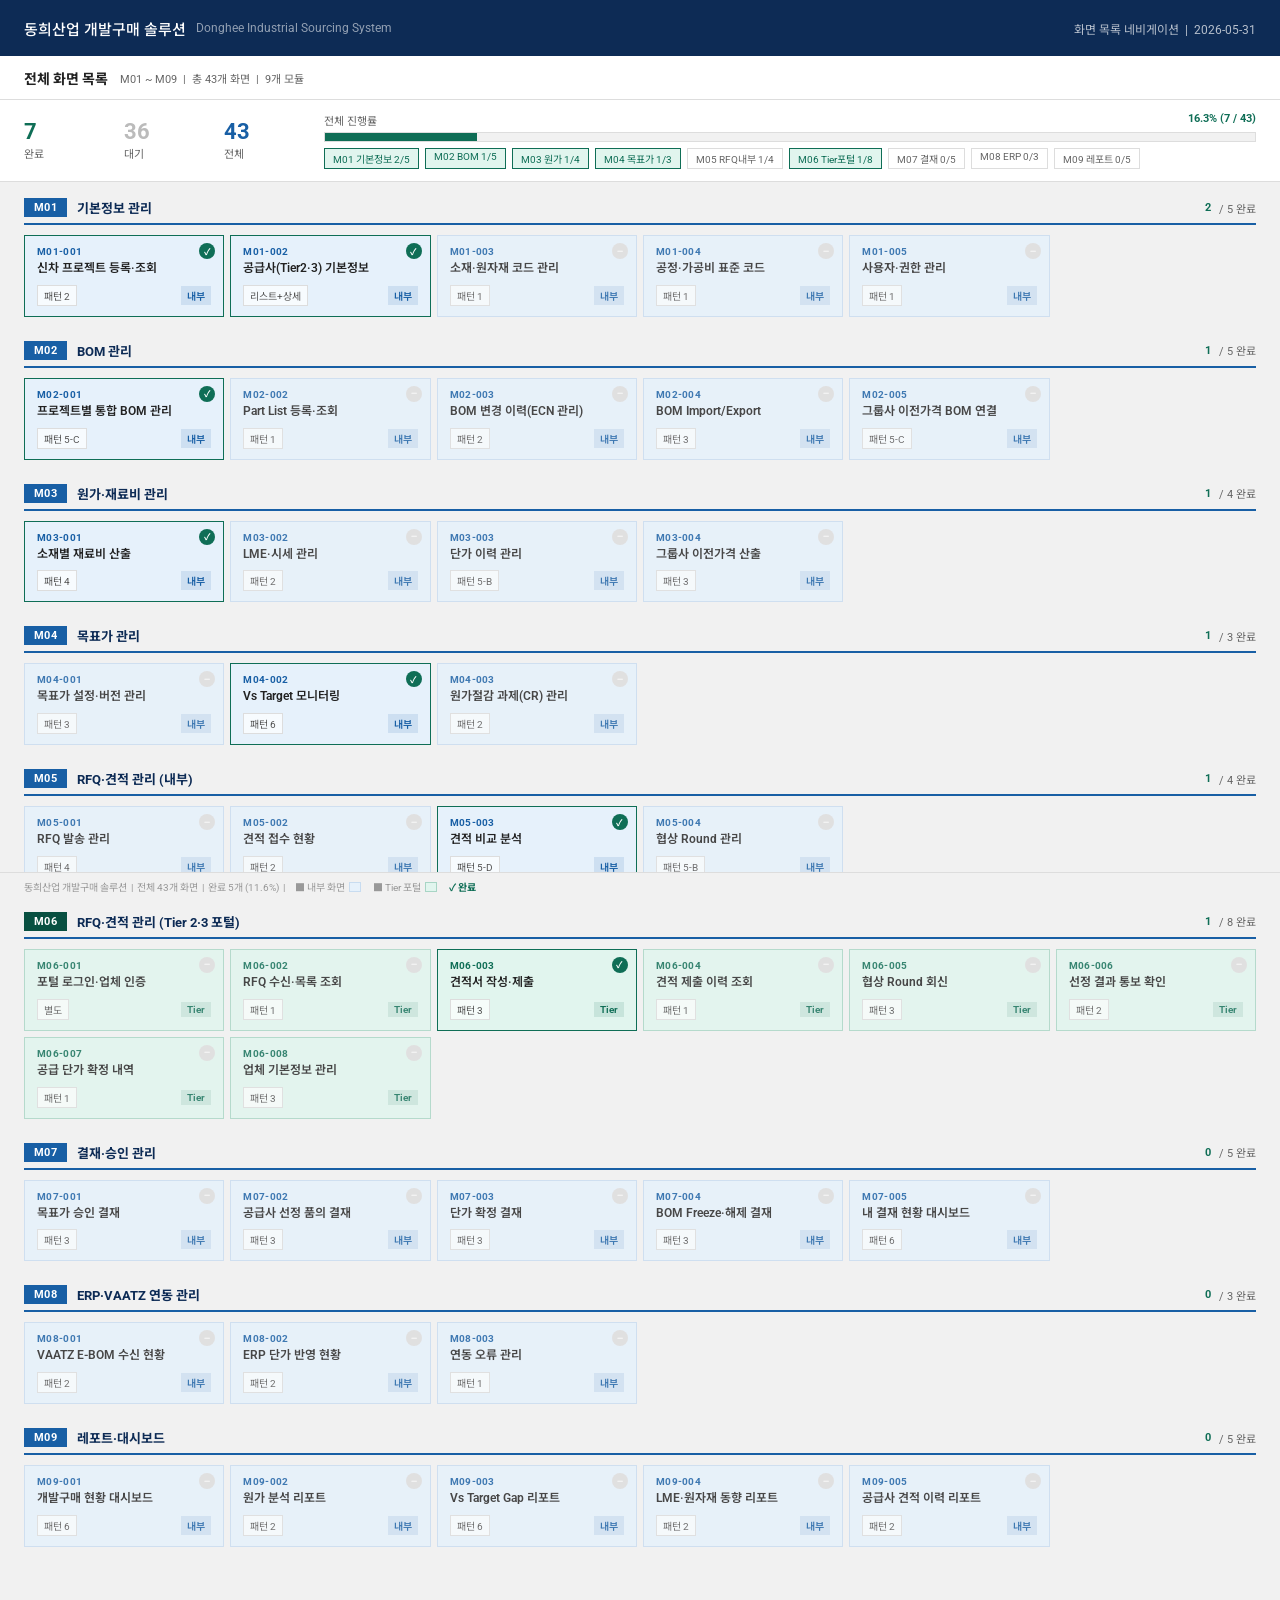
==== index.html @ 87b8430a "feat: 초기 프로젝트 세팅 및 M01-001~002 화면 완성 - 프로젝트 구조 초기 세팅 (CLAUDE.md, SCREEN_LIST.md, index.html) - M01-0" ====
<!DOCTYPE html>
<html lang="ko">
<head>
<meta charset="UTF-8">
<meta name="viewport" content="width=device-width, initial-scale=1.0">
<title>동희산업 개발구매 솔루션 — 화면 목록</title>
<link href="https://fonts.googleapis.com/css2?family=Roboto:wght@300;400;500;700&family=Noto+Sans+KR:wght@300;400;500;700&display=swap" rel="stylesheet">
<style>
* { margin: 0; padding: 0; box-sizing: border-box; font-family: 'Roboto','Noto Sans KR',sans-serif; border-radius: 0; }
:root {
  --navy: #0D2B55;
  --primary: #185FA5;
  --teal: #0F6E56;
  --tier-gnb: #085041;
  --amber: #854F0B;
  --red: #A32D2D;
  --text: #222222;
  --text2: #666666;
  --bg: #F1F1F1;
  --border: #DDDDDD;
  --card-internal: #E6F1FB;
  --card-tier: #E1F5EE;
}
html, body { background: var(--bg); color: var(--text); min-height: 100%; }

/* GNB */
.gnb { height: 56px; background: var(--navy); display: flex; align-items: center; justify-content: space-between; padding: 0 24px; position: sticky; top: 0; z-index: 100; }
.gnb-logo { color: #fff; font-size: 15px; font-weight: 500; display: flex; align-items: center; gap: 10px; }
.gnb-logo span { color: rgba(255,255,255,0.55); font-size: 12px; font-weight: 400; }
.gnb-right { font-size: 12px; color: rgba(255,255,255,0.7); }

/* Title bar */
.titlebar { height: 44px; background: #fff; border-bottom: 1px solid var(--border); display: flex; align-items: center; padding: 0 24px; gap: 12px; }
.titlebar-title { font-size: 14px; font-weight: 700; color: var(--text); }
.titlebar-sub { font-size: 11px; color: var(--text2); }

/* Progress bar area */
.progress-area { background: #fff; border-bottom: 1px solid var(--border); padding: 12px 24px; display: flex; align-items: center; gap: 20px; }
.prog-stat { display: flex; flex-direction: column; gap: 2px; min-width: 80px; }
.prog-stat-val { font-size: 22px; font-weight: 700; line-height: 1; }
.prog-stat-label { font-size: 11px; color: var(--text2); }
.prog-bar-wrap { flex: 1; }
.prog-bar-label { font-size: 11px; color: var(--text2); margin-bottom: 4px; display: flex; justify-content: space-between; }
.prog-bar-track { height: 10px; background: var(--bg); border: 1px solid var(--border); overflow: hidden; }
.prog-bar-fill { height: 100%; background: var(--teal); transition: width 0.3s; }
.prog-modules { display: flex; gap: 6px; flex-wrap: wrap; margin-top: 6px; }
.mod-chip { font-size: 10px; padding: 2px 8px; border: 1px solid var(--border); background: #fff; color: var(--text2); cursor: default; }
.mod-chip.has-done { border-color: var(--teal); color: var(--teal); background: #E1F5EE; }

/* Main content */
main { padding: 16px 24px 60px; max-width: 1440px; }

/* Module section */
.module-section { margin-bottom: 24px; }
.module-header { display: flex; align-items: center; gap: 10px; margin-bottom: 10px; padding-bottom: 6px; border-bottom: 2px solid var(--primary); }
.module-badge { display: inline-flex; align-items: center; justify-content: center; background: var(--primary); color: #fff; font-size: 11px; font-weight: 700; padding: 3px 10px; letter-spacing: 0.3px; }
.module-badge.tier-badge { background: var(--tier-gnb); }
.module-title { font-size: 13px; font-weight: 700; color: var(--navy); }
.module-stats { margin-left: auto; display: flex; align-items: center; gap: 8px; font-size: 11px; color: var(--text2); }
.module-done-count { font-weight: 700; color: var(--teal); }

/* Card grid */
.card-grid { display: grid; grid-template-columns: repeat(auto-fill, minmax(200px, 1fr)); gap: 6px; }

/* Card */
.card { background: var(--card-internal); border: 1px solid #C8DCF0; padding: 10px 12px; text-decoration: none; color: inherit; display: block; position: relative; transition: box-shadow 0.15s, border-color 0.15s; }
.card:hover { border-color: var(--primary); box-shadow: 0 2px 8px rgba(24,95,165,0.15); }
.card.tier { background: var(--card-tier); border-color: #A8D5C5; }
.card.tier:hover { border-color: var(--teal); box-shadow: 0 2px 8px rgba(15,110,86,0.15); }
.card.done { border-color: var(--teal); }
.card.pending { opacity: 0.82; }

/* Card done check */
.card-check { position: absolute; top: 7px; right: 8px; width: 16px; height: 16px; border-radius: 50%; display: flex; align-items: center; justify-content: center; font-size: 9px; font-weight: 700; }
.card-check.done { background: var(--teal); color: #fff; }
.card-check.pending { background: #DDDDDD; color: #fff; font-size: 8px; }

/* Card content */
.card-id { font-size: 10px; font-weight: 700; color: var(--primary); letter-spacing: 0.3px; margin-bottom: 3px; }
.card.tier .card-id { color: var(--teal); }
.card-name { font-size: 12px; font-weight: 600; color: var(--text); line-height: 1.4; margin-bottom: 8px; padding-right: 20px; }
.card-footer { display: flex; align-items: center; justify-content: space-between; }
.card-pattern { font-size: 10px; background: rgba(255,255,255,0.7); color: #555; padding: 2px 6px; border: 1px solid var(--border); }
.card-user-tag { font-size: 10px; font-weight: 600; padding: 2px 6px; }
.card-user-tag.internal { background: rgba(24,95,165,0.12); color: var(--primary); }
.card-user-tag.tier { background: rgba(15,110,86,0.12); color: var(--teal); }

/* Status label */
.card-status { position: absolute; bottom: 8px; right: 8px; font-size: 9px; font-weight: 700; }
.card-status.done { color: var(--teal); }
.card-status.pending { color: #BBBBBB; }

/* Footer */
.page-footer { height: 28px; background: var(--bg); border-top: 1px solid var(--border); display: flex; align-items: center; padding: 0 24px; font-size: 10px; color: #999; position: fixed; bottom: 0; left: 0; right: 0; }
</style>
</head>
<body>

<!-- GNB -->
<div class="gnb">
  <div class="gnb-logo">
    동희산업 개발구매 솔루션
    <span>Donghee Industrial Sourcing System</span>
  </div>
  <div class="gnb-right">화면 목록 네비게이션 &nbsp;|&nbsp; 2026-05-31</div>
</div>

<!-- Title bar -->
<div class="titlebar">
  <span class="titlebar-title">전체 화면 목록</span>
  <span class="titlebar-sub">M01 ~ M09 &nbsp;|&nbsp; 총 43개 화면 &nbsp;|&nbsp; 9개 모듈</span>
</div>

<!-- Progress area -->
<div class="progress-area">
  <div class="prog-stat">
    <span class="prog-stat-val" style="color:var(--teal);">7</span>
    <span class="prog-stat-label">완료</span>
  </div>
  <div class="prog-stat">
    <span class="prog-stat-val" style="color:#BBBBBB;">36</span>
    <span class="prog-stat-label">대기</span>
  </div>
  <div class="prog-stat">
    <span class="prog-stat-val" style="color:var(--primary);">43</span>
    <span class="prog-stat-label">전체</span>
  </div>
  <div class="prog-bar-wrap">
    <div class="prog-bar-label">
      <span>전체 진행률</span>
      <span style="font-weight:700;color:var(--teal);">16.3% (7 / 43)</span>
    </div>
    <div class="prog-bar-track">
      <div class="prog-bar-fill" style="width:16.3%;"></div>
    </div>
    <div class="prog-modules">
      <span class="mod-chip has-done">M01 기본정보 2/5</span>
      <span class="mod-chip has-done">M02 BOM 1/5</span>
      <span class="mod-chip has-done">M03 원가 1/4</span>
      <span class="mod-chip has-done">M04 목표가 1/3</span>
      <span class="mod-chip">M05 RFQ내부 1/4</span>
      <span class="mod-chip has-done">M06 Tier포털 1/8</span>
      <span class="mod-chip">M07 결재 0/5</span>
      <span class="mod-chip">M08 ERP 0/3</span>
      <span class="mod-chip">M09 레포트 0/5</span>
    </div>
  </div>
</div>

<main>

  <!-- M01 -->
  <section class="module-section">
    <div class="module-header">
      <span class="module-badge">M01</span>
      <span class="module-title">기본정보 관리</span>
      <div class="module-stats"><span class="module-done-count">2</span> / 5 완료</div>
    </div>
    <div class="card-grid">
      <a class="card done" href="screens/M01_기본정보/M01-001.html">
        <div class="card-check done">✓</div>
        <div class="card-id">M01-001</div>
        <div class="card-name">신차 프로젝트 등록·조회</div>
        <div class="card-footer">
          <span class="card-pattern">패턴 2</span>
          <span class="card-user-tag internal">내부</span>
        </div>
      </a>
      <a class="card done" href="screens/M01_기본정보/M01-002.html">
        <div class="card-check done">✓</div>
        <div class="card-id">M01-002</div>
        <div class="card-name">공급사(Tier2·3) 기본정보</div>
        <div class="card-footer">
          <span class="card-pattern">리스트+상세</span>
          <span class="card-user-tag internal">내부</span>
        </div>
      </a>
      <a class="card pending" href="screens/M01_기본정보/M01-003.html">
        <div class="card-check pending">—</div>
        <div class="card-id">M01-003</div>
        <div class="card-name">소재·원자재 코드 관리</div>
        <div class="card-footer">
          <span class="card-pattern">패턴 1</span>
          <span class="card-user-tag internal">내부</span>
        </div>
      </a>
      <a class="card pending" href="screens/M01_기본정보/M01-004.html">
        <div class="card-check pending">—</div>
        <div class="card-id">M01-004</div>
        <div class="card-name">공정·가공비 표준 코드</div>
        <div class="card-footer">
          <span class="card-pattern">패턴 1</span>
          <span class="card-user-tag internal">내부</span>
        </div>
      </a>
      <a class="card pending" href="screens/M01_기본정보/M01-005.html">
        <div class="card-check pending">—</div>
        <div class="card-id">M01-005</div>
        <div class="card-name">사용자·권한 관리</div>
        <div class="card-footer">
          <span class="card-pattern">패턴 1</span>
          <span class="card-user-tag internal">내부</span>
        </div>
      </a>
    </div>
  </section>

  <!-- M02 -->
  <section class="module-section">
    <div class="module-header">
      <span class="module-badge">M02</span>
      <span class="module-title">BOM 관리</span>
      <div class="module-stats"><span class="module-done-count">1</span> / 5 완료</div>
    </div>
    <div class="card-grid">
      <a class="card done" href="screens/M02_BOM관리/M02-001.html">
        <div class="card-check done">✓</div>
        <div class="card-id">M02-001</div>
        <div class="card-name">프로젝트별 통합 BOM 관리</div>
        <div class="card-footer">
          <span class="card-pattern">패턴 5-C</span>
          <span class="card-user-tag internal">내부</span>
        </div>
      </a>
      <a class="card pending" href="screens/M02_BOM관리/M02-002.html">
        <div class="card-check pending">—</div>
        <div class="card-id">M02-002</div>
        <div class="card-name">Part List 등록·조회</div>
        <div class="card-footer">
          <span class="card-pattern">패턴 1</span>
          <span class="card-user-tag internal">내부</span>
        </div>
      </a>
      <a class="card pending" href="screens/M02_BOM관리/M02-003.html">
        <div class="card-check pending">—</div>
        <div class="card-id">M02-003</div>
        <div class="card-name">BOM 변경 이력(ECN 관리)</div>
        <div class="card-footer">
          <span class="card-pattern">패턴 2</span>
          <span class="card-user-tag internal">내부</span>
        </div>
      </a>
      <a class="card pending" href="screens/M02_BOM관리/M02-004.html">
        <div class="card-check pending">—</div>
        <div class="card-id">M02-004</div>
        <div class="card-name">BOM Import/Export</div>
        <div class="card-footer">
          <span class="card-pattern">패턴 3</span>
          <span class="card-user-tag internal">내부</span>
        </div>
      </a>
      <a class="card pending" href="screens/M02_BOM관리/M02-005.html">
        <div class="card-check pending">—</div>
        <div class="card-id">M02-005</div>
        <div class="card-name">그룹사 이전가격 BOM 연결</div>
        <div class="card-footer">
          <span class="card-pattern">패턴 5-C</span>
          <span class="card-user-tag internal">내부</span>
        </div>
      </a>
    </div>
  </section>

  <!-- M03 -->
  <section class="module-section">
    <div class="module-header">
      <span class="module-badge">M03</span>
      <span class="module-title">원가·재료비 관리</span>
      <div class="module-stats"><span class="module-done-count">1</span> / 4 완료</div>
    </div>
    <div class="card-grid">
      <a class="card done" href="screens/M03_원가관리/M03-001.html">
        <div class="card-check done">✓</div>
        <div class="card-id">M03-001</div>
        <div class="card-name">소재별 재료비 산출</div>
        <div class="card-footer">
          <span class="card-pattern">패턴 4</span>
          <span class="card-user-tag internal">내부</span>
        </div>
      </a>
      <a class="card pending" href="screens/M03_원가관리/M03-002.html">
        <div class="card-check pending">—</div>
        <div class="card-id">M03-002</div>
        <div class="card-name">LME·시세 관리</div>
        <div class="card-footer">
          <span class="card-pattern">패턴 2</span>
          <span class="card-user-tag internal">내부</span>
        </div>
      </a>
      <a class="card pending" href="screens/M03_원가관리/M03-003.html">
        <div class="card-check pending">—</div>
        <div class="card-id">M03-003</div>
        <div class="card-name">단가 이력 관리</div>
        <div class="card-footer">
          <span class="card-pattern">패턴 5-B</span>
          <span class="card-user-tag internal">내부</span>
        </div>
      </a>
      <a class="card pending" href="screens/M03_원가관리/M03-004.html">
        <div class="card-check pending">—</div>
        <div class="card-id">M03-004</div>
        <div class="card-name">그룹사 이전가격 산출</div>
        <div class="card-footer">
          <span class="card-pattern">패턴 3</span>
          <span class="card-user-tag internal">내부</span>
        </div>
      </a>
    </div>
  </section>

  <!-- M04 -->
  <section class="module-section">
    <div class="module-header">
      <span class="module-badge">M04</span>
      <span class="module-title">목표가 관리</span>
      <div class="module-stats"><span class="module-done-count">1</span> / 3 완료</div>
    </div>
    <div class="card-grid">
      <a class="card pending" href="screens/M04_목표가관리/M04-001.html">
        <div class="card-check pending">—</div>
        <div class="card-id">M04-001</div>
        <div class="card-name">목표가 설정·버전 관리</div>
        <div class="card-footer">
          <span class="card-pattern">패턴 3</span>
          <span class="card-user-tag internal">내부</span>
        </div>
      </a>
      <a class="card done" href="screens/M04_목표가관리/M04-002.html">
        <div class="card-check done">✓</div>
        <div class="card-id">M04-002</div>
        <div class="card-name">Vs Target 모니터링</div>
        <div class="card-footer">
          <span class="card-pattern">패턴 6</span>
          <span class="card-user-tag internal">내부</span>
        </div>
      </a>
      <a class="card pending" href="screens/M04_목표가관리/M04-003.html">
        <div class="card-check pending">—</div>
        <div class="card-id">M04-003</div>
        <div class="card-name">원가절감 과제(CR) 관리</div>
        <div class="card-footer">
          <span class="card-pattern">패턴 2</span>
          <span class="card-user-tag internal">내부</span>
        </div>
      </a>
    </div>
  </section>

  <!-- M05 -->
  <section class="module-section">
    <div class="module-header">
      <span class="module-badge">M05</span>
      <span class="module-title">RFQ·견적 관리 (내부)</span>
      <div class="module-stats"><span class="module-done-count">1</span> / 4 완료</div>
    </div>
    <div class="card-grid">
      <a class="card pending" href="screens/M05_RFQ내부/M05-001.html">
        <div class="card-check pending">—</div>
        <div class="card-id">M05-001</div>
        <div class="card-name">RFQ 발송 관리</div>
        <div class="card-footer">
          <span class="card-pattern">패턴 4</span>
          <span class="card-user-tag internal">내부</span>
        </div>
      </a>
      <a class="card pending" href="screens/M05_RFQ내부/M05-002.html">
        <div class="card-check pending">—</div>
        <div class="card-id">M05-002</div>
        <div class="card-name">견적 접수 현황</div>
        <div class="card-footer">
          <span class="card-pattern">패턴 2</span>
          <span class="card-user-tag internal">내부</span>
        </div>
      </a>
      <a class="card done" href="screens/M05_RFQ내부/M05-003.html">
        <div class="card-check done">✓</div>
        <div class="card-id">M05-003</div>
        <div class="card-name">견적 비교 분석</div>
        <div class="card-footer">
          <span class="card-pattern">패턴 5-D</span>
          <span class="card-user-tag internal">내부</span>
        </div>
      </a>
      <a class="card pending" href="screens/M05_RFQ내부/M05-004.html">
        <div class="card-check pending">—</div>
        <div class="card-id">M05-004</div>
        <div class="card-name">협상 Round 관리</div>
        <div class="card-footer">
          <span class="card-pattern">패턴 5-B</span>
          <span class="card-user-tag internal">내부</span>
        </div>
      </a>
    </div>
  </section>

  <!-- M06 Tier Portal -->
  <section class="module-section">
    <div class="module-header">
      <span class="module-badge tier-badge">M06</span>
      <span class="module-title">RFQ·견적 관리 (Tier 2·3 포털)</span>
      <div class="module-stats"><span class="module-done-count">1</span> / 8 완료</div>
    </div>
    <div class="card-grid">
      <a class="card tier pending" href="screens/M06_Tier포털/M06-001.html">
        <div class="card-check pending">—</div>
        <div class="card-id">M06-001</div>
        <div class="card-name">포털 로그인·업체 인증</div>
        <div class="card-footer">
          <span class="card-pattern">별도</span>
          <span class="card-user-tag tier">Tier</span>
        </div>
      </a>
      <a class="card tier pending" href="screens/M06_Tier포털/M06-002.html">
        <div class="card-check pending">—</div>
        <div class="card-id">M06-002</div>
        <div class="card-name">RFQ 수신·목록 조회</div>
        <div class="card-footer">
          <span class="card-pattern">패턴 1</span>
          <span class="card-user-tag tier">Tier</span>
        </div>
      </a>
      <a class="card tier done" href="screens/M06_Tier포털/M06-003.html">
        <div class="card-check done">✓</div>
        <div class="card-id">M06-003</div>
        <div class="card-name">견적서 작성·제출</div>
        <div class="card-footer">
          <span class="card-pattern">패턴 3</span>
          <span class="card-user-tag tier">Tier</span>
        </div>
      </a>
      <a class="card tier pending" href="screens/M06_Tier포털/M06-004.html">
        <div class="card-check pending">—</div>
        <div class="card-id">M06-004</div>
        <div class="card-name">견적 제출 이력 조회</div>
        <div class="card-footer">
          <span class="card-pattern">패턴 1</span>
          <span class="card-user-tag tier">Tier</span>
        </div>
      </a>
      <a class="card tier pending" href="screens/M06_Tier포털/M06-005.html">
        <div class="card-check pending">—</div>
        <div class="card-id">M06-005</div>
        <div class="card-name">협상 Round 회신</div>
        <div class="card-footer">
          <span class="card-pattern">패턴 3</span>
          <span class="card-user-tag tier">Tier</span>
        </div>
      </a>
      <a class="card tier pending" href="screens/M06_Tier포털/M06-006.html">
        <div class="card-check pending">—</div>
        <div class="card-id">M06-006</div>
        <div class="card-name">선정 결과 통보 확인</div>
        <div class="card-footer">
          <span class="card-pattern">패턴 2</span>
          <span class="card-user-tag tier">Tier</span>
        </div>
      </a>
      <a class="card tier pending" href="screens/M06_Tier포털/M06-007.html">
        <div class="card-check pending">—</div>
        <div class="card-id">M06-007</div>
        <div class="card-name">공급 단가 확정 내역</div>
        <div class="card-footer">
          <span class="card-pattern">패턴 1</span>
          <span class="card-user-tag tier">Tier</span>
        </div>
      </a>
      <a class="card tier pending" href="screens/M06_Tier포털/M06-008.html">
        <div class="card-check pending">—</div>
        <div class="card-id">M06-008</div>
        <div class="card-name">업체 기본정보 관리</div>
        <div class="card-footer">
          <span class="card-pattern">패턴 3</span>
          <span class="card-user-tag tier">Tier</span>
        </div>
      </a>
    </div>
  </section>

  <!-- M07 -->
  <section class="module-section">
    <div class="module-header">
      <span class="module-badge">M07</span>
      <span class="module-title">결재·승인 관리</span>
      <div class="module-stats"><span class="module-done-count">0</span> / 5 완료</div>
    </div>
    <div class="card-grid">
      <a class="card pending" href="screens/M07_결재승인/M07-001.html">
        <div class="card-check pending">—</div>
        <div class="card-id">M07-001</div>
        <div class="card-name">목표가 승인 결재</div>
        <div class="card-footer">
          <span class="card-pattern">패턴 3</span>
          <span class="card-user-tag internal">내부</span>
        </div>
      </a>
      <a class="card pending" href="screens/M07_결재승인/M07-002.html">
        <div class="card-check pending">—</div>
        <div class="card-id">M07-002</div>
        <div class="card-name">공급사 선정 품의 결재</div>
        <div class="card-footer">
          <span class="card-pattern">패턴 3</span>
          <span class="card-user-tag internal">내부</span>
        </div>
      </a>
      <a class="card pending" href="screens/M07_결재승인/M07-003.html">
        <div class="card-check pending">—</div>
        <div class="card-id">M07-003</div>
        <div class="card-name">단가 확정 결재</div>
        <div class="card-footer">
          <span class="card-pattern">패턴 3</span>
          <span class="card-user-tag internal">내부</span>
        </div>
      </a>
      <a class="card pending" href="screens/M07_결재승인/M07-004.html">
        <div class="card-check pending">—</div>
        <div class="card-id">M07-004</div>
        <div class="card-name">BOM Freeze·해제 결재</div>
        <div class="card-footer">
          <span class="card-pattern">패턴 3</span>
          <span class="card-user-tag internal">내부</span>
        </div>
      </a>
      <a class="card pending" href="screens/M07_결재승인/M07-005.html">
        <div class="card-check pending">—</div>
        <div class="card-id">M07-005</div>
        <div class="card-name">내 결재 현황 대시보드</div>
        <div class="card-footer">
          <span class="card-pattern">패턴 6</span>
          <span class="card-user-tag internal">내부</span>
        </div>
      </a>
    </div>
  </section>

  <!-- M08 -->
  <section class="module-section">
    <div class="module-header">
      <span class="module-badge">M08</span>
      <span class="module-title">ERP·VAATZ 연동 관리</span>
      <div class="module-stats"><span class="module-done-count">0</span> / 3 완료</div>
    </div>
    <div class="card-grid">
      <a class="card pending" href="screens/M08_ERP연동/M08-001.html">
        <div class="card-check pending">—</div>
        <div class="card-id">M08-001</div>
        <div class="card-name">VAATZ E-BOM 수신 현황</div>
        <div class="card-footer">
          <span class="card-pattern">패턴 2</span>
          <span class="card-user-tag internal">내부</span>
        </div>
      </a>
      <a class="card pending" href="screens/M08_ERP연동/M08-002.html">
        <div class="card-check pending">—</div>
        <div class="card-id">M08-002</div>
        <div class="card-name">ERP 단가 반영 현황</div>
        <div class="card-footer">
          <span class="card-pattern">패턴 2</span>
          <span class="card-user-tag internal">내부</span>
        </div>
      </a>
      <a class="card pending" href="screens/M08_ERP연동/M08-003.html">
        <div class="card-check pending">—</div>
        <div class="card-id">M08-003</div>
        <div class="card-name">연동 오류 관리</div>
        <div class="card-footer">
          <span class="card-pattern">패턴 1</span>
          <span class="card-user-tag internal">내부</span>
        </div>
      </a>
    </div>
  </section>

  <!-- M09 -->
  <section class="module-section">
    <div class="module-header">
      <span class="module-badge">M09</span>
      <span class="module-title">레포트·대시보드</span>
      <div class="module-stats"><span class="module-done-count">0</span> / 5 완료</div>
    </div>
    <div class="card-grid">
      <a class="card pending" href="screens/M09_레포트/M09-001.html">
        <div class="card-check pending">—</div>
        <div class="card-id">M09-001</div>
        <div class="card-name">개발구매 현황 대시보드</div>
        <div class="card-footer">
          <span class="card-pattern">패턴 6</span>
          <span class="card-user-tag internal">내부</span>
        </div>
      </a>
      <a class="card pending" href="screens/M09_레포트/M09-002.html">
        <div class="card-check pending">—</div>
        <div class="card-id">M09-002</div>
        <div class="card-name">원가 분석 리포트</div>
        <div class="card-footer">
          <span class="card-pattern">패턴 2</span>
          <span class="card-user-tag internal">내부</span>
        </div>
      </a>
      <a class="card pending" href="screens/M09_레포트/M09-003.html">
        <div class="card-check pending">—</div>
        <div class="card-id">M09-003</div>
        <div class="card-name">Vs Target Gap 리포트</div>
        <div class="card-footer">
          <span class="card-pattern">패턴 6</span>
          <span class="card-user-tag internal">내부</span>
        </div>
      </a>
      <a class="card pending" href="screens/M09_레포트/M09-004.html">
        <div class="card-check pending">—</div>
        <div class="card-id">M09-004</div>
        <div class="card-name">LME·원자재 동향 리포트</div>
        <div class="card-footer">
          <span class="card-pattern">패턴 2</span>
          <span class="card-user-tag internal">내부</span>
        </div>
      </a>
      <a class="card pending" href="screens/M09_레포트/M09-005.html">
        <div class="card-check pending">—</div>
        <div class="card-id">M09-005</div>
        <div class="card-name">공급사 견적 이력 리포트</div>
        <div class="card-footer">
          <span class="card-pattern">패턴 2</span>
          <span class="card-user-tag internal">내부</span>
        </div>
      </a>
    </div>
  </section>

</main>

<div class="page-footer">
  동희산업 개발구매 솔루션 &nbsp;|&nbsp; 전체 43개 화면 &nbsp;|&nbsp; 완료 5개 (11.6%) &nbsp;|&nbsp;
  <span style="margin-left:8px;">■ 내부 화면</span>
  <span style="display:inline-block;width:12px;height:10px;background:#E6F1FB;border:1px solid #C8DCF0;margin:0 4px;vertical-align:middle;"></span>
  <span style="margin-left:8px;">■ Tier 포털</span>
  <span style="display:inline-block;width:12px;height:10px;background:#E1F5EE;border:1px solid #A8D5C5;margin:0 4px;vertical-align:middle;"></span>
  <span style="margin-left:8px; color:#0F6E56; font-weight:700;">✓ 완료</span>
</div>

</body>
</html>
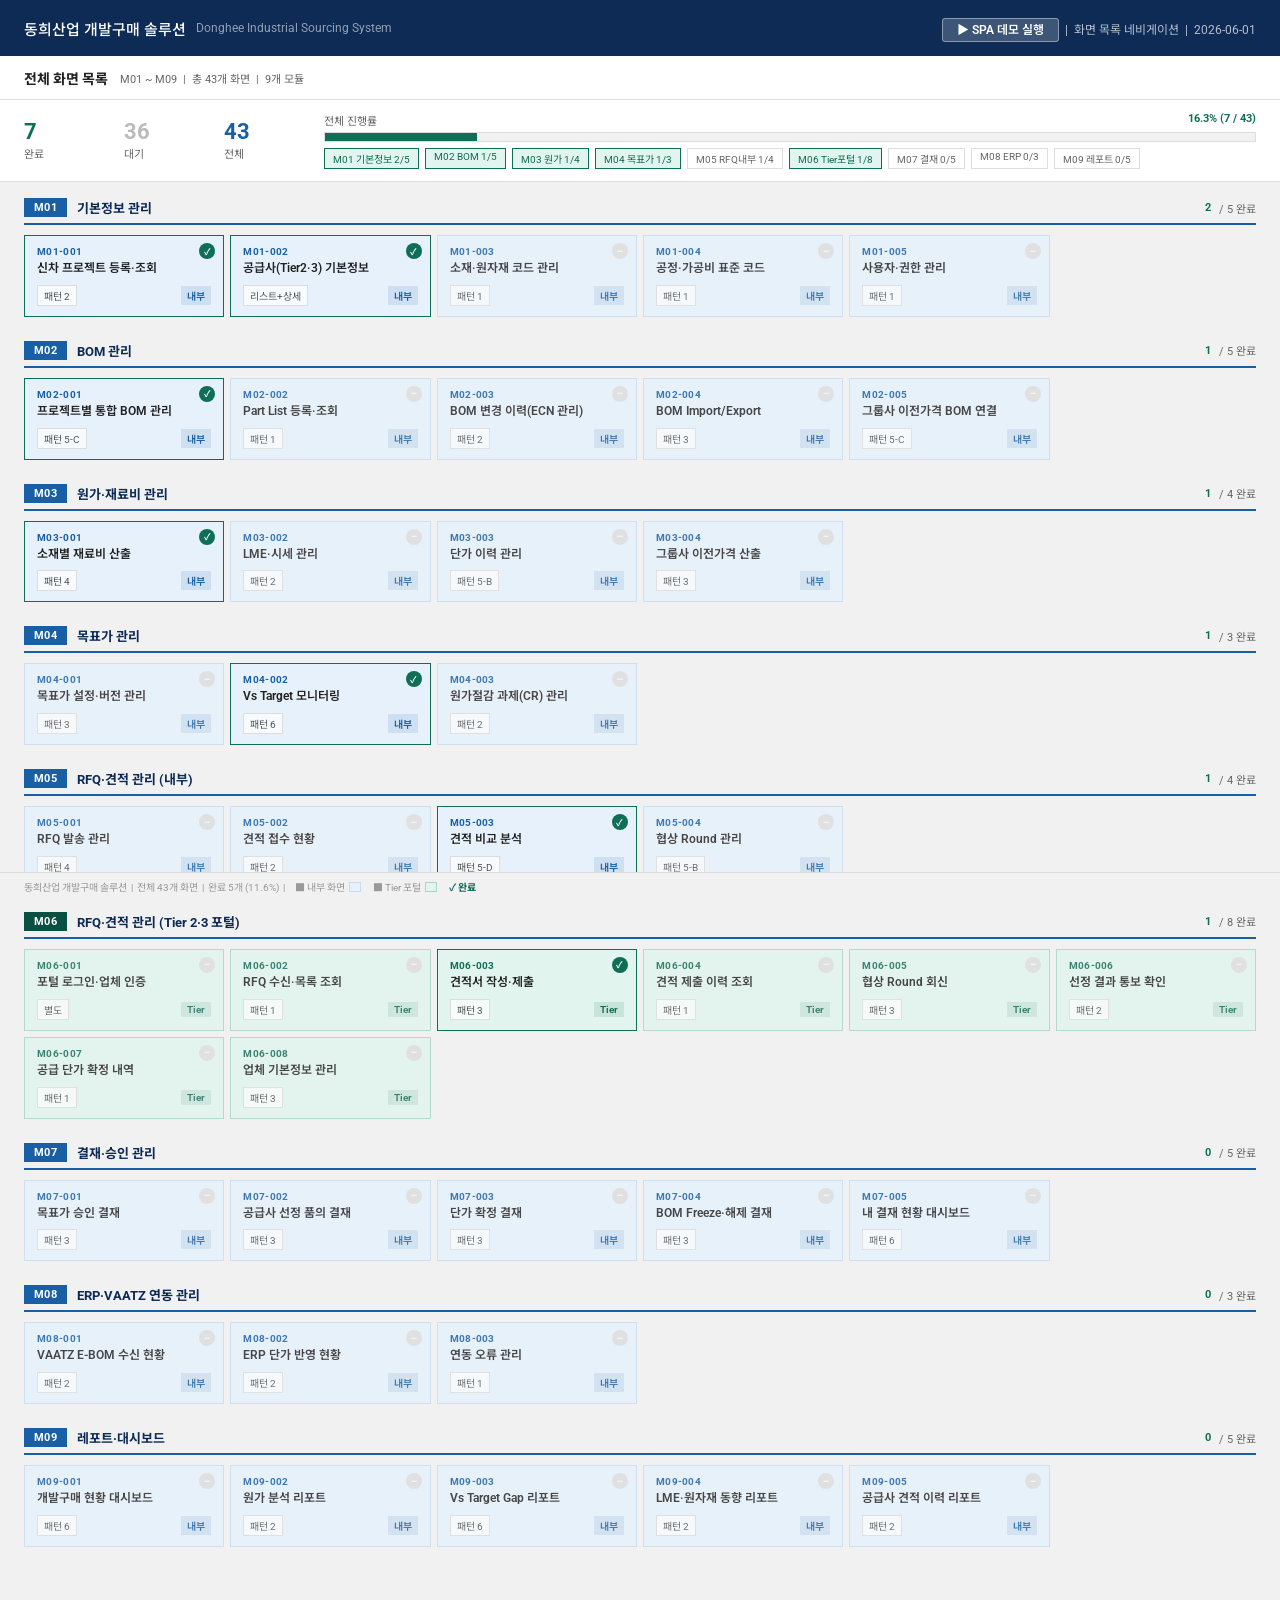
==== commit 15421a33: "feat: Day1-1 프로젝트 골격 + CSS 생성 - css/style.css: singlesuite-style 기준 통합 스타일시트 (CSS변수, GNB, 사이드바, 타이틀바" ====
--- a/index.html
+++ b/index.html
@@ -102,7 +102,10 @@
     동희산업 개발구매 솔루션
     <span>Donghee Industrial Sourcing System</span>
   </div>
-  <div class="gnb-right">화면 목록 네비게이션 &nbsp;|&nbsp; 2026-05-31</div>
+  <div class="gnb-right">
+    <a href="app.html" style="color:#fff;background:rgba(255,255,255,0.2);border:1px solid rgba(255,255,255,0.4);padding:4px 14px;border-radius:3px;text-decoration:none;font-size:12px;font-weight:600;">▶ SPA 데모 실행</a>
+    &nbsp;|&nbsp; 화면 목록 네비게이션 &nbsp;|&nbsp; 2026-06-01
+  </div>
 </div>
 
 <!-- Title bar -->
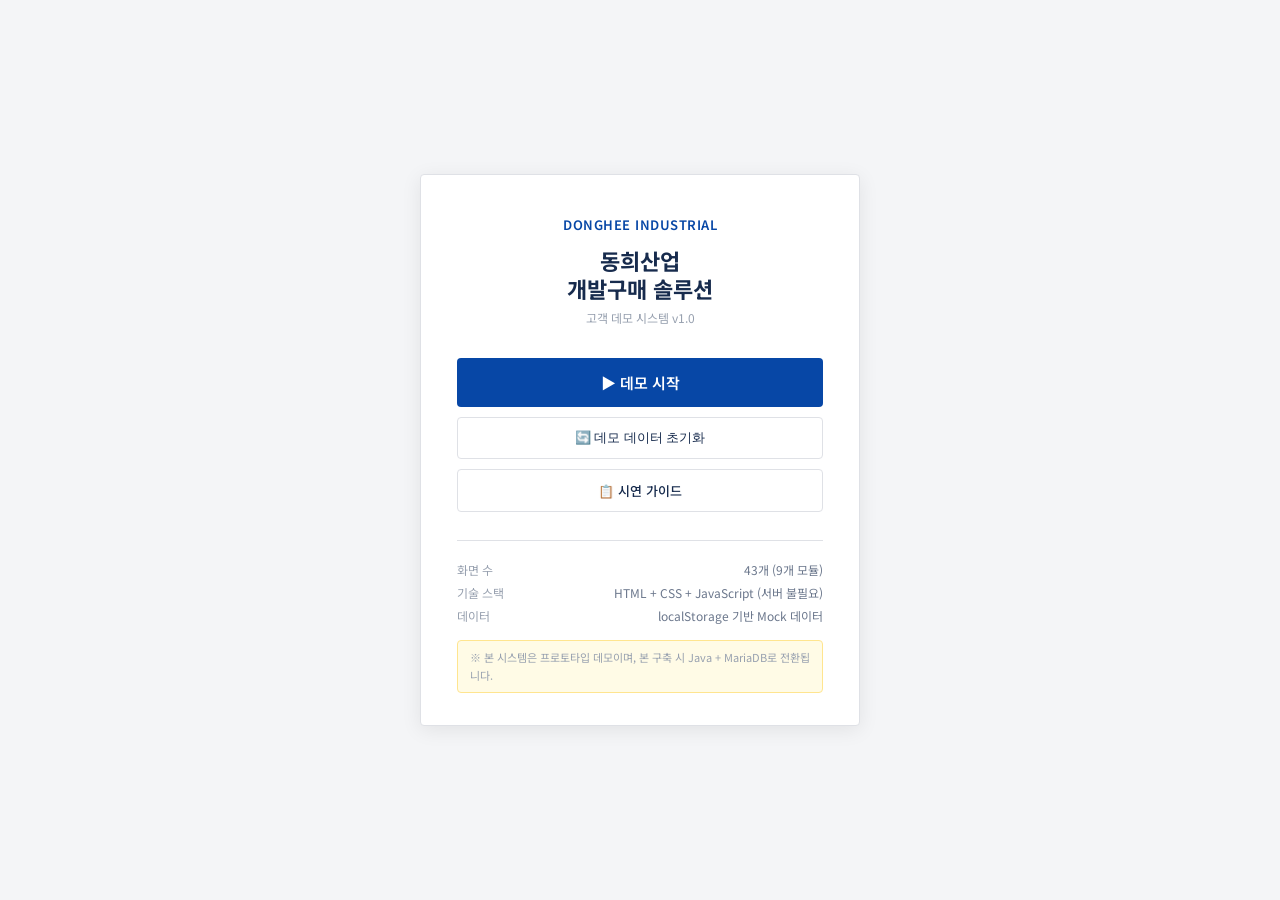
==== commit 16a76a28: "feat: Day1-3 데모런처+포털전환+단축키 완료 Co-Authored-By: Claude Sonnet 4.6 <noreply@anthropic.com>" ====
--- a/index.html
+++ b/index.html
@@ -1,644 +1,152 @@
 <!DOCTYPE html>
 <html lang="ko">
 <head>
-<meta charset="UTF-8">
-<meta name="viewport" content="width=device-width, initial-scale=1.0">
-<title>동희산업 개발구매 솔루션 — 화면 목록</title>
-<link href="https://fonts.googleapis.com/css2?family=Roboto:wght@300;400;500;700&family=Noto+Sans+KR:wght@300;400;500;700&display=swap" rel="stylesheet">
-<style>
-* { margin: 0; padding: 0; box-sizing: border-box; font-family: 'Roboto','Noto Sans KR',sans-serif; border-radius: 0; }
-:root {
-  --navy: #0D2B55;
-  --primary: #185FA5;
-  --teal: #0F6E56;
-  --tier-gnb: #085041;
-  --amber: #854F0B;
-  --red: #A32D2D;
-  --text: #222222;
-  --text2: #666666;
-  --bg: #F1F1F1;
-  --border: #DDDDDD;
-  --card-internal: #E6F1FB;
-  --card-tier: #E1F5EE;
-}
-html, body { background: var(--bg); color: var(--text); min-height: 100%; }
-
-/* GNB */
-.gnb { height: 56px; background: var(--navy); display: flex; align-items: center; justify-content: space-between; padding: 0 24px; position: sticky; top: 0; z-index: 100; }
-.gnb-logo { color: #fff; font-size: 15px; font-weight: 500; display: flex; align-items: center; gap: 10px; }
-.gnb-logo span { color: rgba(255,255,255,0.55); font-size: 12px; font-weight: 400; }
-.gnb-right { font-size: 12px; color: rgba(255,255,255,0.7); }
-
-/* Title bar */
-.titlebar { height: 44px; background: #fff; border-bottom: 1px solid var(--border); display: flex; align-items: center; padding: 0 24px; gap: 12px; }
-.titlebar-title { font-size: 14px; font-weight: 700; color: var(--text); }
-.titlebar-sub { font-size: 11px; color: var(--text2); }
-
-/* Progress bar area */
-.progress-area { background: #fff; border-bottom: 1px solid var(--border); padding: 12px 24px; display: flex; align-items: center; gap: 20px; }
-.prog-stat { display: flex; flex-direction: column; gap: 2px; min-width: 80px; }
-.prog-stat-val { font-size: 22px; font-weight: 700; line-height: 1; }
-.prog-stat-label { font-size: 11px; color: var(--text2); }
-.prog-bar-wrap { flex: 1; }
-.prog-bar-label { font-size: 11px; color: var(--text2); margin-bottom: 4px; display: flex; justify-content: space-between; }
-.prog-bar-track { height: 10px; background: var(--bg); border: 1px solid var(--border); overflow: hidden; }
-.prog-bar-fill { height: 100%; background: var(--teal); transition: width 0.3s; }
-.prog-modules { display: flex; gap: 6px; flex-wrap: wrap; margin-top: 6px; }
-.mod-chip { font-size: 10px; padding: 2px 8px; border: 1px solid var(--border); background: #fff; color: var(--text2); cursor: default; }
-.mod-chip.has-done { border-color: var(--teal); color: var(--teal); background: #E1F5EE; }
-
-/* Main content */
-main { padding: 16px 24px 60px; max-width: 1440px; }
-
-/* Module section */
-.module-section { margin-bottom: 24px; }
-.module-header { display: flex; align-items: center; gap: 10px; margin-bottom: 10px; padding-bottom: 6px; border-bottom: 2px solid var(--primary); }
-.module-badge { display: inline-flex; align-items: center; justify-content: center; background: var(--primary); color: #fff; font-size: 11px; font-weight: 700; padding: 3px 10px; letter-spacing: 0.3px; }
-.module-badge.tier-badge { background: var(--tier-gnb); }
-.module-title { font-size: 13px; font-weight: 700; color: var(--navy); }
-.module-stats { margin-left: auto; display: flex; align-items: center; gap: 8px; font-size: 11px; color: var(--text2); }
-.module-done-count { font-weight: 700; color: var(--teal); }
-
-/* Card grid */
-.card-grid { display: grid; grid-template-columns: repeat(auto-fill, minmax(200px, 1fr)); gap: 6px; }
-
-/* Card */
-.card { background: var(--card-internal); border: 1px solid #C8DCF0; padding: 10px 12px; text-decoration: none; color: inherit; display: block; position: relative; transition: box-shadow 0.15s, border-color 0.15s; }
-.card:hover { border-color: var(--primary); box-shadow: 0 2px 8px rgba(24,95,165,0.15); }
-.card.tier { background: var(--card-tier); border-color: #A8D5C5; }
-.card.tier:hover { border-color: var(--teal); box-shadow: 0 2px 8px rgba(15,110,86,0.15); }
-.card.done { border-color: var(--teal); }
-.card.pending { opacity: 0.82; }
-
-/* Card done check */
-.card-check { position: absolute; top: 7px; right: 8px; width: 16px; height: 16px; border-radius: 50%; display: flex; align-items: center; justify-content: center; font-size: 9px; font-weight: 700; }
-.card-check.done { background: var(--teal); color: #fff; }
-.card-check.pending { background: #DDDDDD; color: #fff; font-size: 8px; }
-
-/* Card content */
-.card-id { font-size: 10px; font-weight: 700; color: var(--primary); letter-spacing: 0.3px; margin-bottom: 3px; }
-.card.tier .card-id { color: var(--teal); }
-.card-name { font-size: 12px; font-weight: 600; color: var(--text); line-height: 1.4; margin-bottom: 8px; padding-right: 20px; }
-.card-footer { display: flex; align-items: center; justify-content: space-between; }
-.card-pattern { font-size: 10px; background: rgba(255,255,255,0.7); color: #555; padding: 2px 6px; border: 1px solid var(--border); }
-.card-user-tag { font-size: 10px; font-weight: 600; padding: 2px 6px; }
-.card-user-tag.internal { background: rgba(24,95,165,0.12); color: var(--primary); }
-.card-user-tag.tier { background: rgba(15,110,86,0.12); color: var(--teal); }
-
-/* Status label */
-.card-status { position: absolute; bottom: 8px; right: 8px; font-size: 9px; font-weight: 700; }
-.card-status.done { color: var(--teal); }
-.card-status.pending { color: #BBBBBB; }
-
-/* Footer */
-.page-footer { height: 28px; background: var(--bg); border-top: 1px solid var(--border); display: flex; align-items: center; padding: 0 24px; font-size: 10px; color: #999; position: fixed; bottom: 0; left: 0; right: 0; }
-</style>
+  <meta charset="UTF-8">
+  <meta name="viewport" content="width=device-width, initial-scale=1.0">
+  <title>동희산업 개발구매 솔루션 — 데모 런처</title>
+  <link rel="stylesheet" href="css/style.css">
+  <link rel="preconnect" href="https://fonts.googleapis.com">
+  <link href="https://fonts.googleapis.com/css2?family=Noto+Sans+KR:wght@400;500;600;700&display=swap" rel="stylesheet">
+  <style>
+    html, body {
+      height: 100%;
+      display: flex;
+      flex-direction: column;
+      align-items: center;
+      justify-content: center;
+      background: var(--bg-page);
+    }
+    .launcher-card {
+      background: #fff;
+      border: 1px solid var(--border);
+      border-radius: 4px;
+      box-shadow: 0 4px 20px rgba(0,0,0,0.08);
+      width: 440px;
+      padding: 40px 36px 32px;
+      text-align: center;
+    }
+    .launcher-logo {
+      font-size: 13px;
+      font-weight: 600;
+      color: var(--primary);
+      letter-spacing: 0.5px;
+      margin-bottom: 12px;
+    }
+    .launcher-title {
+      font-size: 22px;
+      font-weight: 700;
+      color: var(--text-primary);
+      line-height: 1.3;
+      margin-bottom: 6px;
+    }
+    .launcher-subtitle {
+      font-size: 12px;
+      color: var(--text-muted);
+      margin-bottom: 32px;
+    }
+    .launcher-buttons {
+      display: flex;
+      flex-direction: column;
+      gap: 10px;
+      margin-bottom: 28px;
+    }
+    .launcher-btn-primary {
+      display: block;
+      width: 100%;
+      padding: 14px;
+      background: #0747A6;
+      color: #fff;
+      border: none;
+      border-radius: 4px;
+      font-size: 15px;
+      font-weight: 600;
+      cursor: pointer;
+      text-decoration: none;
+      transition: background 0.15s;
+    }
+    .launcher-btn-primary:hover { background: #063A87; }
+    .launcher-btn-secondary {
+      display: block;
+      width: 100%;
+      padding: 11px;
+      background: #fff;
+      color: var(--text-primary);
+      border: 1px solid var(--border);
+      border-radius: 4px;
+      font-size: 13px;
+      font-weight: 500;
+      cursor: pointer;
+      text-decoration: none;
+      transition: border-color 0.15s, background 0.15s;
+    }
+    .launcher-btn-secondary:hover { border-color: #0747A6; background: #EBF0FF; }
+    .launcher-info {
+      border-top: 1px solid var(--border);
+      padding-top: 20px;
+      text-align: left;
+    }
+    .launcher-info-row {
+      display: flex;
+      justify-content: space-between;
+      font-size: 12px;
+      color: var(--text-secondary);
+      margin-bottom: 6px;
+    }
+    .launcher-info-row:last-child { margin-bottom: 0; }
+    .launcher-info-label { color: var(--text-muted); }
+    .launcher-note {
+      margin-top: 16px;
+      font-size: 11px;
+      color: var(--text-muted);
+      background: #FFFBE6;
+      border: 1px solid #FFE58F;
+      border-radius: 4px;
+      padding: 8px 12px;
+      line-height: 1.6;
+      text-align: left;
+    }
+  </style>
+  <script src="js/mock-data.js"></script>
 </head>
 <body>
+  <div class="launcher-card">
+    <div class="launcher-logo">DONGHEE INDUSTRIAL</div>
+    <div class="launcher-title">동희산업<br>개발구매 솔루션</div>
+    <div class="launcher-subtitle">고객 데모 시스템 v1.0</div>
 
-<!-- GNB -->
-<div class="gnb">
-  <div class="gnb-logo">
-    동희산업 개발구매 솔루션
-    <span>Donghee Industrial Sourcing System</span>
-  </div>
-  <div class="gnb-right">
-    <a href="app.html" style="color:#fff;background:rgba(255,255,255,0.2);border:1px solid rgba(255,255,255,0.4);padding:4px 14px;border-radius:3px;text-decoration:none;font-size:12px;font-weight:600;">▶ SPA 데모 실행</a>
-    &nbsp;|&nbsp; 화면 목록 네비게이션 &nbsp;|&nbsp; 2026-06-01
-  </div>
-</div>
+    <div class="launcher-buttons">
+      <a href="app.html" class="launcher-btn-primary">▶ 데모 시작</a>
+      <button class="launcher-btn-secondary" onclick="resetDemo()">🔄 데모 데이터 초기화</button>
+      <a href="demo/scenario-guide.html" class="launcher-btn-secondary">📋 시연 가이드</a>
+    </div>
 
-<!-- Title bar -->
-<div class="titlebar">
-  <span class="titlebar-title">전체 화면 목록</span>
-  <span class="titlebar-sub">M01 ~ M09 &nbsp;|&nbsp; 총 43개 화면 &nbsp;|&nbsp; 9개 모듈</span>
-</div>
-
-<!-- Progress area -->
-<div class="progress-area">
-  <div class="prog-stat">
-    <span class="prog-stat-val" style="color:var(--teal);">7</span>
-    <span class="prog-stat-label">완료</span>
-  </div>
-  <div class="prog-stat">
-    <span class="prog-stat-val" style="color:#BBBBBB;">36</span>
-    <span class="prog-stat-label">대기</span>
-  </div>
-  <div class="prog-stat">
-    <span class="prog-stat-val" style="color:var(--primary);">43</span>
-    <span class="prog-stat-label">전체</span>
-  </div>
-  <div class="prog-bar-wrap">
-    <div class="prog-bar-label">
-      <span>전체 진행률</span>
-      <span style="font-weight:700;color:var(--teal);">16.3% (7 / 43)</span>
-    </div>
-    <div class="prog-bar-track">
-      <div class="prog-bar-fill" style="width:16.3%;"></div>
-    </div>
-    <div class="prog-modules">
-      <span class="mod-chip has-done">M01 기본정보 2/5</span>
-      <span class="mod-chip has-done">M02 BOM 1/5</span>
-      <span class="mod-chip has-done">M03 원가 1/4</span>
-      <span class="mod-chip has-done">M04 목표가 1/3</span>
-      <span class="mod-chip">M05 RFQ내부 1/4</span>
-      <span class="mod-chip has-done">M06 Tier포털 1/8</span>
-      <span class="mod-chip">M07 결재 0/5</span>
-      <span class="mod-chip">M08 ERP 0/3</span>
-      <span class="mod-chip">M09 레포트 0/5</span>
+    <div class="launcher-info">
+      <div class="launcher-info-row">
+        <span class="launcher-info-label">화면 수</span>
+        <span>43개 (9개 모듈)</span>
+      </div>
+      <div class="launcher-info-row">
+        <span class="launcher-info-label">기술 스택</span>
+        <span>HTML + CSS + JavaScript (서버 불필요)</span>
+      </div>
+      <div class="launcher-info-row">
+        <span class="launcher-info-label">데이터</span>
+        <span>localStorage 기반 Mock 데이터</span>
+      </div>
+      <div class="launcher-note">
+        ※ 본 시스템은 프로토타입 데모이며, 본 구축 시 Java + MariaDB로 전환됩니다.
+      </div>
     </div>
   </div>
-</div>
 
-<main>
-
-  <!-- M01 -->
-  <section class="module-section">
-    <div class="module-header">
-      <span class="module-badge">M01</span>
-      <span class="module-title">기본정보 관리</span>
-      <div class="module-stats"><span class="module-done-count">2</span> / 5 완료</div>
-    </div>
-    <div class="card-grid">
-      <a class="card done" href="screens/M01_기본정보/M01-001.html">
-        <div class="card-check done">✓</div>
-        <div class="card-id">M01-001</div>
-        <div class="card-name">신차 프로젝트 등록·조회</div>
-        <div class="card-footer">
-          <span class="card-pattern">패턴 2</span>
-          <span class="card-user-tag internal">내부</span>
-        </div>
-      </a>
-      <a class="card done" href="screens/M01_기본정보/M01-002.html">
-        <div class="card-check done">✓</div>
-        <div class="card-id">M01-002</div>
-        <div class="card-name">공급사(Tier2·3) 기본정보</div>
-        <div class="card-footer">
-          <span class="card-pattern">리스트+상세</span>
-          <span class="card-user-tag internal">내부</span>
-        </div>
-      </a>
-      <a class="card pending" href="screens/M01_기본정보/M01-003.html">
-        <div class="card-check pending">—</div>
-        <div class="card-id">M01-003</div>
-        <div class="card-name">소재·원자재 코드 관리</div>
-        <div class="card-footer">
-          <span class="card-pattern">패턴 1</span>
-          <span class="card-user-tag internal">내부</span>
-        </div>
-      </a>
-      <a class="card pending" href="screens/M01_기본정보/M01-004.html">
-        <div class="card-check pending">—</div>
-        <div class="card-id">M01-004</div>
-        <div class="card-name">공정·가공비 표준 코드</div>
-        <div class="card-footer">
-          <span class="card-pattern">패턴 1</span>
-          <span class="card-user-tag internal">내부</span>
-        </div>
-      </a>
-      <a class="card pending" href="screens/M01_기본정보/M01-005.html">
-        <div class="card-check pending">—</div>
-        <div class="card-id">M01-005</div>
-        <div class="card-name">사용자·권한 관리</div>
-        <div class="card-footer">
-          <span class="card-pattern">패턴 1</span>
-          <span class="card-user-tag internal">내부</span>
-        </div>
-      </a>
-    </div>
-  </section>
-
-  <!-- M02 -->
-  <section class="module-section">
-    <div class="module-header">
-      <span class="module-badge">M02</span>
-      <span class="module-title">BOM 관리</span>
-      <div class="module-stats"><span class="module-done-count">1</span> / 5 완료</div>
-    </div>
-    <div class="card-grid">
-      <a class="card done" href="screens/M02_BOM관리/M02-001.html">
-        <div class="card-check done">✓</div>
-        <div class="card-id">M02-001</div>
-        <div class="card-name">프로젝트별 통합 BOM 관리</div>
-        <div class="card-footer">
-          <span class="card-pattern">패턴 5-C</span>
-          <span class="card-user-tag internal">내부</span>
-        </div>
-      </a>
-      <a class="card pending" href="screens/M02_BOM관리/M02-002.html">
-        <div class="card-check pending">—</div>
-        <div class="card-id">M02-002</div>
-        <div class="card-name">Part List 등록·조회</div>
-        <div class="card-footer">
-          <span class="card-pattern">패턴 1</span>
-          <span class="card-user-tag internal">내부</span>
-        </div>
-      </a>
-      <a class="card pending" href="screens/M02_BOM관리/M02-003.html">
-        <div class="card-check pending">—</div>
-        <div class="card-id">M02-003</div>
-        <div class="card-name">BOM 변경 이력(ECN 관리)</div>
-        <div class="card-footer">
-          <span class="card-pattern">패턴 2</span>
-          <span class="card-user-tag internal">내부</span>
-        </div>
-      </a>
-      <a class="card pending" href="screens/M02_BOM관리/M02-004.html">
-        <div class="card-check pending">—</div>
-        <div class="card-id">M02-004</div>
-        <div class="card-name">BOM Import/Export</div>
-        <div class="card-footer">
-          <span class="card-pattern">패턴 3</span>
-          <span class="card-user-tag internal">내부</span>
-        </div>
-      </a>
-      <a class="card pending" href="screens/M02_BOM관리/M02-005.html">
-        <div class="card-check pending">—</div>
-        <div class="card-id">M02-005</div>
-        <div class="card-name">그룹사 이전가격 BOM 연결</div>
-        <div class="card-footer">
-          <span class="card-pattern">패턴 5-C</span>
-          <span class="card-user-tag internal">내부</span>
-        </div>
-      </a>
-    </div>
-  </section>
-
-  <!-- M03 -->
-  <section class="module-section">
-    <div class="module-header">
-      <span class="module-badge">M03</span>
-      <span class="module-title">원가·재료비 관리</span>
-      <div class="module-stats"><span class="module-done-count">1</span> / 4 완료</div>
-    </div>
-    <div class="card-grid">
-      <a class="card done" href="screens/M03_원가관리/M03-001.html">
-        <div class="card-check done">✓</div>
-        <div class="card-id">M03-001</div>
-        <div class="card-name">소재별 재료비 산출</div>
-        <div class="card-footer">
-          <span class="card-pattern">패턴 4</span>
-          <span class="card-user-tag internal">내부</span>
-        </div>
-      </a>
-      <a class="card pending" href="screens/M03_원가관리/M03-002.html">
-        <div class="card-check pending">—</div>
-        <div class="card-id">M03-002</div>
-        <div class="card-name">LME·시세 관리</div>
-        <div class="card-footer">
-          <span class="card-pattern">패턴 2</span>
-          <span class="card-user-tag internal">내부</span>
-        </div>
-      </a>
-      <a class="card pending" href="screens/M03_원가관리/M03-003.html">
-        <div class="card-check pending">—</div>
-        <div class="card-id">M03-003</div>
-        <div class="card-name">단가 이력 관리</div>
-        <div class="card-footer">
-          <span class="card-pattern">패턴 5-B</span>
-          <span class="card-user-tag internal">내부</span>
-        </div>
-      </a>
-      <a class="card pending" href="screens/M03_원가관리/M03-004.html">
-        <div class="card-check pending">—</div>
-        <div class="card-id">M03-004</div>
-        <div class="card-name">그룹사 이전가격 산출</div>
-        <div class="card-footer">
-          <span class="card-pattern">패턴 3</span>
-          <span class="card-user-tag internal">내부</span>
-        </div>
-      </a>
-    </div>
-  </section>
-
-  <!-- M04 -->
-  <section class="module-section">
-    <div class="module-header">
-      <span class="module-badge">M04</span>
-      <span class="module-title">목표가 관리</span>
-      <div class="module-stats"><span class="module-done-count">1</span> / 3 완료</div>
-    </div>
-    <div class="card-grid">
-      <a class="card pending" href="screens/M04_목표가관리/M04-001.html">
-        <div class="card-check pending">—</div>
-        <div class="card-id">M04-001</div>
-        <div class="card-name">목표가 설정·버전 관리</div>
-        <div class="card-footer">
-          <span class="card-pattern">패턴 3</span>
-          <span class="card-user-tag internal">내부</span>
-        </div>
-      </a>
-      <a class="card done" href="screens/M04_목표가관리/M04-002.html">
-        <div class="card-check done">✓</div>
-        <div class="card-id">M04-002</div>
-        <div class="card-name">Vs Target 모니터링</div>
-        <div class="card-footer">
-          <span class="card-pattern">패턴 6</span>
-          <span class="card-user-tag internal">내부</span>
-        </div>
-      </a>
-      <a class="card pending" href="screens/M04_목표가관리/M04-003.html">
-        <div class="card-check pending">—</div>
-        <div class="card-id">M04-003</div>
-        <div class="card-name">원가절감 과제(CR) 관리</div>
-        <div class="card-footer">
-          <span class="card-pattern">패턴 2</span>
-          <span class="card-user-tag internal">내부</span>
-        </div>
-      </a>
-    </div>
-  </section>
-
-  <!-- M05 -->
-  <section class="module-section">
-    <div class="module-header">
-      <span class="module-badge">M05</span>
-      <span class="module-title">RFQ·견적 관리 (내부)</span>
-      <div class="module-stats"><span class="module-done-count">1</span> / 4 완료</div>
-    </div>
-    <div class="card-grid">
-      <a class="card pending" href="screens/M05_RFQ내부/M05-001.html">
-        <div class="card-check pending">—</div>
-        <div class="card-id">M05-001</div>
-        <div class="card-name">RFQ 발송 관리</div>
-        <div class="card-footer">
-          <span class="card-pattern">패턴 4</span>
-          <span class="card-user-tag internal">내부</span>
-        </div>
-      </a>
-      <a class="card pending" href="screens/M05_RFQ내부/M05-002.html">
-        <div class="card-check pending">—</div>
-        <div class="card-id">M05-002</div>
-        <div class="card-name">견적 접수 현황</div>
-        <div class="card-footer">
-          <span class="card-pattern">패턴 2</span>
-          <span class="card-user-tag internal">내부</span>
-        </div>
-      </a>
-      <a class="card done" href="screens/M05_RFQ내부/M05-003.html">
-        <div class="card-check done">✓</div>
-        <div class="card-id">M05-003</div>
-        <div class="card-name">견적 비교 분석</div>
-        <div class="card-footer">
-          <span class="card-pattern">패턴 5-D</span>
-          <span class="card-user-tag internal">내부</span>
-        </div>
-      </a>
-      <a class="card pending" href="screens/M05_RFQ내부/M05-004.html">
-        <div class="card-check pending">—</div>
-        <div class="card-id">M05-004</div>
-        <div class="card-name">협상 Round 관리</div>
-        <div class="card-footer">
-          <span class="card-pattern">패턴 5-B</span>
-          <span class="card-user-tag internal">내부</span>
-        </div>
-      </a>
-    </div>
-  </section>
-
-  <!-- M06 Tier Portal -->
-  <section class="module-section">
-    <div class="module-header">
-      <span class="module-badge tier-badge">M06</span>
-      <span class="module-title">RFQ·견적 관리 (Tier 2·3 포털)</span>
-      <div class="module-stats"><span class="module-done-count">1</span> / 8 완료</div>
-    </div>
-    <div class="card-grid">
-      <a class="card tier pending" href="screens/M06_Tier포털/M06-001.html">
-        <div class="card-check pending">—</div>
-        <div class="card-id">M06-001</div>
-        <div class="card-name">포털 로그인·업체 인증</div>
-        <div class="card-footer">
-          <span class="card-pattern">별도</span>
-          <span class="card-user-tag tier">Tier</span>
-        </div>
-      </a>
-      <a class="card tier pending" href="screens/M06_Tier포털/M06-002.html">
-        <div class="card-check pending">—</div>
-        <div class="card-id">M06-002</div>
-        <div class="card-name">RFQ 수신·목록 조회</div>
-        <div class="card-footer">
-          <span class="card-pattern">패턴 1</span>
-          <span class="card-user-tag tier">Tier</span>
-        </div>
-      </a>
-      <a class="card tier done" href="screens/M06_Tier포털/M06-003.html">
-        <div class="card-check done">✓</div>
-        <div class="card-id">M06-003</div>
-        <div class="card-name">견적서 작성·제출</div>
-        <div class="card-footer">
-          <span class="card-pattern">패턴 3</span>
-          <span class="card-user-tag tier">Tier</span>
-        </div>
-      </a>
-      <a class="card tier pending" href="screens/M06_Tier포털/M06-004.html">
-        <div class="card-check pending">—</div>
-        <div class="card-id">M06-004</div>
-        <div class="card-name">견적 제출 이력 조회</div>
-        <div class="card-footer">
-          <span class="card-pattern">패턴 1</span>
-          <span class="card-user-tag tier">Tier</span>
-        </div>
-      </a>
-      <a class="card tier pending" href="screens/M06_Tier포털/M06-005.html">
-        <div class="card-check pending">—</div>
-        <div class="card-id">M06-005</div>
-        <div class="card-name">협상 Round 회신</div>
-        <div class="card-footer">
-          <span class="card-pattern">패턴 3</span>
-          <span class="card-user-tag tier">Tier</span>
-        </div>
-      </a>
-      <a class="card tier pending" href="screens/M06_Tier포털/M06-006.html">
-        <div class="card-check pending">—</div>
-        <div class="card-id">M06-006</div>
-        <div class="card-name">선정 결과 통보 확인</div>
-        <div class="card-footer">
-          <span class="card-pattern">패턴 2</span>
-          <span class="card-user-tag tier">Tier</span>
-        </div>
-      </a>
-      <a class="card tier pending" href="screens/M06_Tier포털/M06-007.html">
-        <div class="card-check pending">—</div>
-        <div class="card-id">M06-007</div>
-        <div class="card-name">공급 단가 확정 내역</div>
-        <div class="card-footer">
-          <span class="card-pattern">패턴 1</span>
-          <span class="card-user-tag tier">Tier</span>
-        </div>
-      </a>
-      <a class="card tier pending" href="screens/M06_Tier포털/M06-008.html">
-        <div class="card-check pending">—</div>
-        <div class="card-id">M06-008</div>
-        <div class="card-name">업체 기본정보 관리</div>
-        <div class="card-footer">
-          <span class="card-pattern">패턴 3</span>
-          <span class="card-user-tag tier">Tier</span>
-        </div>
-      </a>
-    </div>
-  </section>
-
-  <!-- M07 -->
-  <section class="module-section">
-    <div class="module-header">
-      <span class="module-badge">M07</span>
-      <span class="module-title">결재·승인 관리</span>
-      <div class="module-stats"><span class="module-done-count">0</span> / 5 완료</div>
-    </div>
-    <div class="card-grid">
-      <a class="card pending" href="screens/M07_결재승인/M07-001.html">
-        <div class="card-check pending">—</div>
-        <div class="card-id">M07-001</div>
-        <div class="card-name">목표가 승인 결재</div>
-        <div class="card-footer">
-          <span class="card-pattern">패턴 3</span>
-          <span class="card-user-tag internal">내부</span>
-        </div>
-      </a>
-      <a class="card pending" href="screens/M07_결재승인/M07-002.html">
-        <div class="card-check pending">—</div>
-        <div class="card-id">M07-002</div>
-        <div class="card-name">공급사 선정 품의 결재</div>
-        <div class="card-footer">
-          <span class="card-pattern">패턴 3</span>
-          <span class="card-user-tag internal">내부</span>
-        </div>
-      </a>
-      <a class="card pending" href="screens/M07_결재승인/M07-003.html">
-        <div class="card-check pending">—</div>
-        <div class="card-id">M07-003</div>
-        <div class="card-name">단가 확정 결재</div>
-        <div class="card-footer">
-          <span class="card-pattern">패턴 3</span>
-          <span class="card-user-tag internal">내부</span>
-        </div>
-      </a>
-      <a class="card pending" href="screens/M07_결재승인/M07-004.html">
-        <div class="card-check pending">—</div>
-        <div class="card-id">M07-004</div>
-        <div class="card-name">BOM Freeze·해제 결재</div>
-        <div class="card-footer">
-          <span class="card-pattern">패턴 3</span>
-          <span class="card-user-tag internal">내부</span>
-        </div>
-      </a>
-      <a class="card pending" href="screens/M07_결재승인/M07-005.html">
-        <div class="card-check pending">—</div>
-        <div class="card-id">M07-005</div>
-        <div class="card-name">내 결재 현황 대시보드</div>
-        <div class="card-footer">
-          <span class="card-pattern">패턴 6</span>
-          <span class="card-user-tag internal">내부</span>
-        </div>
-      </a>
-    </div>
-  </section>
-
-  <!-- M08 -->
-  <section class="module-section">
-    <div class="module-header">
-      <span class="module-badge">M08</span>
-      <span class="module-title">ERP·VAATZ 연동 관리</span>
-      <div class="module-stats"><span class="module-done-count">0</span> / 3 완료</div>
-    </div>
-    <div class="card-grid">
-      <a class="card pending" href="screens/M08_ERP연동/M08-001.html">
-        <div class="card-check pending">—</div>
-        <div class="card-id">M08-001</div>
-        <div class="card-name">VAATZ E-BOM 수신 현황</div>
-        <div class="card-footer">
-          <span class="card-pattern">패턴 2</span>
-          <span class="card-user-tag internal">내부</span>
-        </div>
-      </a>
-      <a class="card pending" href="screens/M08_ERP연동/M08-002.html">
-        <div class="card-check pending">—</div>
-        <div class="card-id">M08-002</div>
-        <div class="card-name">ERP 단가 반영 현황</div>
-        <div class="card-footer">
-          <span class="card-pattern">패턴 2</span>
-          <span class="card-user-tag internal">내부</span>
-        </div>
-      </a>
-      <a class="card pending" href="screens/M08_ERP연동/M08-003.html">
-        <div class="card-check pending">—</div>
-        <div class="card-id">M08-003</div>
-        <div class="card-name">연동 오류 관리</div>
-        <div class="card-footer">
-          <span class="card-pattern">패턴 1</span>
-          <span class="card-user-tag internal">내부</span>
-        </div>
-      </a>
-    </div>
-  </section>
-
-  <!-- M09 -->
-  <section class="module-section">
-    <div class="module-header">
-      <span class="module-badge">M09</span>
-      <span class="module-title">레포트·대시보드</span>
-      <div class="module-stats"><span class="module-done-count">0</span> / 5 완료</div>
-    </div>
-    <div class="card-grid">
-      <a class="card pending" href="screens/M09_레포트/M09-001.html">
-        <div class="card-check pending">—</div>
-        <div class="card-id">M09-001</div>
-        <div class="card-name">개발구매 현황 대시보드</div>
-        <div class="card-footer">
-          <span class="card-pattern">패턴 6</span>
-          <span class="card-user-tag internal">내부</span>
-        </div>
-      </a>
-      <a class="card pending" href="screens/M09_레포트/M09-002.html">
-        <div class="card-check pending">—</div>
-        <div class="card-id">M09-002</div>
-        <div class="card-name">원가 분석 리포트</div>
-        <div class="card-footer">
-          <span class="card-pattern">패턴 2</span>
-          <span class="card-user-tag internal">내부</span>
-        </div>
-      </a>
-      <a class="card pending" href="screens/M09_레포트/M09-003.html">
-        <div class="card-check pending">—</div>
-        <div class="card-id">M09-003</div>
-        <div class="card-name">Vs Target Gap 리포트</div>
-        <div class="card-footer">
-          <span class="card-pattern">패턴 6</span>
-          <span class="card-user-tag internal">내부</span>
-        </div>
-      </a>
-      <a class="card pending" href="screens/M09_레포트/M09-004.html">
-        <div class="card-check pending">—</div>
-        <div class="card-id">M09-004</div>
-        <div class="card-name">LME·원자재 동향 리포트</div>
-        <div class="card-footer">
-          <span class="card-pattern">패턴 2</span>
-          <span class="card-user-tag internal">내부</span>
-        </div>
-      </a>
-      <a class="card pending" href="screens/M09_레포트/M09-005.html">
-        <div class="card-check pending">—</div>
-        <div class="card-id">M09-005</div>
-        <div class="card-name">공급사 견적 이력 리포트</div>
-        <div class="card-footer">
-          <span class="card-pattern">패턴 2</span>
-          <span class="card-user-tag internal">내부</span>
-        </div>
-      </a>
-    </div>
-  </section>
-
-</main>
-
-<div class="page-footer">
-  동희산업 개발구매 솔루션 &nbsp;|&nbsp; 전체 43개 화면 &nbsp;|&nbsp; 완료 5개 (11.6%) &nbsp;|&nbsp;
-  <span style="margin-left:8px;">■ 내부 화면</span>
-  <span style="display:inline-block;width:12px;height:10px;background:#E6F1FB;border:1px solid #C8DCF0;margin:0 4px;vertical-align:middle;"></span>
-  <span style="margin-left:8px;">■ Tier 포털</span>
-  <span style="display:inline-block;width:12px;height:10px;background:#E1F5EE;border:1px solid #A8D5C5;margin:0 4px;vertical-align:middle;"></span>
-  <span style="margin-left:8px; color:#0F6E56; font-weight:700;">✓ 완료</span>
-</div>
-
+  <script>
+    function resetDemo() {
+      if (confirm('데모 데이터를 초기화하시겠습니까?')) {
+        localStorage.clear();
+        MockData.reset();
+        alert('초기화 완료');
+      }
+    }
+  </script>
 </body>
 </html>
--- a/css/style.css
+++ b/css/style.css
@@ -0,0 +1,693 @@
+/* ============================================================
+   동희산업 개발구매 솔루션 — 통합 스타일시트
+   Based on singlesuite-style SKILL.md
+   ============================================================ */
+
+/* ── CSS 변수 ── */
+:root {
+  --primary:           #0747A6;
+  --primary-hover:     #063A87;
+  --gnb-bg:            #0747A6;
+  --gnb-height:        40px;
+  --titlebar-height:   36px;
+  --titlebar-bg:       #F4F5F7;
+  --sidebar-width:     220px;
+  --sidebar-bg:        #FFFFFF;
+  --sidebar-border:    #E5E7EB;
+  --bottom-tab-height: 32px;
+  --bottom-tab-bg:     #F4F5F7;
+  --text-primary:      #172B4D;
+  --text-secondary:    #6B778C;
+  --text-muted:        #97A0AF;
+  --border:            #DFE1E6;
+  --bg-page:           #F4F5F7;
+  --bg-card:           #FFFFFF;
+  --bg-grid-header:    #F4F5F7;
+  --bg-grid-even:      #FAFBFC;
+  --bg-grid-selected:  #DEEBFF;
+  --success:           #0F6E56;
+  --warning:           #854F0B;
+  --danger:            #D22C36;
+  --info:              #0747A6;
+  --font-xs:           11px;
+  --font-s:            12px;
+  --font-m:            13px;
+  --font-l:            15px;
+  --font-xl:           18px;
+  --font-xxl:          24px;
+  --radius:            3px;
+  --shadow:            0 1px 3px rgba(0,0,0,0.08);
+  --grid-row-height:   36px;
+  --input-height:      32px;
+  --btn-height:        32px;
+}
+
+/* ── 전체 리셋 + 기본 타이포그래피 ── */
+* { box-sizing: border-box; margin: 0; padding: 0; }
+body {
+  font-family: 'Noto Sans KR', -apple-system, BlinkMacSystemFont, sans-serif;
+  font-size: var(--font-m);
+  color: var(--text-primary);
+  background: var(--bg-page);
+}
+
+/* ── GNB ── */
+.gnb {
+  height: var(--gnb-height);
+  background: var(--gnb-bg);
+  color: #fff;
+  display: flex;
+  align-items: center;
+  padding: 0 16px;
+  position: fixed;
+  top: 0; left: 0; right: 0;
+  z-index: 1000;
+}
+.gnb-logo { font-size: 14px; font-weight: 700; color: #fff; }
+.gnb-divider { color: rgba(255,255,255,0.3); margin: 0 8px; }
+.gnb-system { font-size: 12px; color: rgba(255,255,255,0.8); }
+.gnb-right { margin-left: auto; display: flex; align-items: center; gap: 12px; font-size: 12px; color: rgba(255,255,255,0.8); }
+.gnb-icon { cursor: pointer; font-size: 16px; color: rgba(255,255,255,0.7); }
+.gnb-icon:hover { color: #fff; }
+
+/* ── 사이드바 ── */
+.sidebar {
+  position: fixed;
+  top: var(--gnb-height);
+  left: 0;
+  width: var(--sidebar-width);
+  height: calc(100vh - var(--gnb-height) - var(--bottom-tab-height));
+  background: var(--sidebar-bg);
+  border-right: 1px solid var(--sidebar-border);
+  overflow-y: auto;
+  z-index: 900;
+  transform: translateX(-100%);
+  transition: transform 0.25s ease;
+}
+.sidebar.open { transform: translateX(0); }
+.sidebar-group { border-bottom: 1px solid var(--border); }
+.sidebar-group-title {
+  padding: 10px 16px 6px;
+  font-size: var(--font-xs);
+  font-weight: 700;
+  color: var(--text-muted);
+  text-transform: uppercase;
+  letter-spacing: 0.5px;
+}
+.sidebar-item {
+  padding: 8px 16px 8px 24px;
+  font-size: var(--font-s);
+  color: var(--text-secondary);
+  cursor: pointer;
+  border-left: 3px solid transparent;
+  transition: all 0.15s;
+}
+.sidebar-item:hover { background: #F0F5FF; color: var(--primary); }
+.sidebar-item.active {
+  background: #DEEBFF;
+  color: var(--primary);
+  font-weight: 500;
+  border-left-color: var(--primary);
+}
+
+/* ── 타이틀바 ── */
+.titlebar {
+  height: var(--titlebar-height);
+  background: var(--titlebar-bg);
+  border-bottom: 1px solid var(--border);
+  display: flex;
+  align-items: center;
+  padding: 0 16px;
+  position: fixed;
+  top: var(--gnb-height);
+  left: 0; right: 0;
+  z-index: 800;
+}
+.titlebar-text { font-size: var(--font-l); font-weight: 600; color: var(--text-primary); }
+.titlebar-breadcrumb { margin-left: auto; font-size: var(--font-xs); color: var(--text-muted); }
+
+/* ── 메인 콘텐츠 영역 ── */
+.main-content {
+  position: fixed;
+  top: calc(var(--gnb-height) + var(--titlebar-height));
+  left: 0; right: 0;
+  bottom: var(--bottom-tab-height);
+  overflow-y: auto;
+  background: #fff;
+  padding: 12px 16px;
+}
+
+/* ── 하단 탭바 ── */
+.bottom-tabs {
+  position: fixed;
+  bottom: 0; left: 0; right: 0;
+  height: var(--bottom-tab-height);
+  background: var(--bottom-tab-bg);
+  border-top: 1px solid var(--border);
+  display: flex;
+  align-items: center;
+  padding: 0 8px;
+  z-index: 800;
+  gap: 2px;
+}
+.bottom-tab {
+  padding: 4px 12px;
+  font-size: var(--font-xs);
+  color: var(--text-secondary);
+  cursor: pointer;
+  border-radius: var(--radius);
+  display: flex;
+  align-items: center;
+  gap: 4px;
+  white-space: nowrap;
+}
+.bottom-tab:hover { background: #E5E7EB; }
+.bottom-tab.active { background: var(--primary); color: #fff; }
+.bottom-tab-close {
+  font-size: 10px;
+  margin-left: 4px;
+  cursor: pointer;
+  opacity: 0.7;
+}
+.bottom-tab-close:hover { opacity: 1; }
+
+/* ── 필터바 ── */
+.filter-bar {
+  display: flex;
+  align-items: center;
+  gap: 8px;
+  padding: 0 0 12px;
+  flex-wrap: wrap;
+}
+.filter-search {
+  display: flex;
+  align-items: center;
+  border: 1px solid var(--border);
+  border-radius: var(--radius);
+  padding: 0 8px;
+  height: var(--input-height);
+  background: #fff;
+  width: 220px;
+}
+.filter-search input {
+  border: none;
+  outline: none;
+  font-size: var(--font-s);
+  color: var(--text-primary);
+  width: 100%;
+  background: transparent;
+}
+.filter-search-icon { color: var(--danger); font-size: 14px; cursor: pointer; }
+.filter-btn {
+  height: var(--btn-height);
+  padding: 0 12px;
+  font-size: var(--font-s);
+  border: 1px solid var(--border);
+  border-radius: var(--radius);
+  background: #fff;
+  color: var(--text-primary);
+  cursor: pointer;
+  display: flex;
+  align-items: center;
+  gap: 4px;
+}
+.filter-btn:hover { background: var(--bg-page); }
+.filter-right { margin-left: auto; display: flex; gap: 6px; }
+
+/* ── 버튼 ── */
+.btn {
+  height: var(--btn-height);
+  padding: 0 14px;
+  font-size: var(--font-s);
+  border: 1px solid var(--border);
+  border-radius: var(--radius);
+  background: #fff;
+  color: var(--text-primary);
+  cursor: pointer;
+  display: inline-flex;
+  align-items: center;
+  gap: 4px;
+  font-weight: 500;
+  transition: all 0.15s;
+}
+.btn:hover { background: var(--bg-page); }
+
+/* solid-blue = 조회·저장·접수 */
+.btn-solid-blue,
+.btn-primary {
+  background: var(--primary);
+  color: #fff;
+  border-color: var(--primary);
+}
+.btn-solid-blue:hover,
+.btn-primary:hover { background: var(--primary-hover); border-color: var(--primary-hover); }
+
+/* outline-blue = 신규 */
+.btn-outline-blue {
+  background: #fff;
+  color: var(--primary);
+  border-color: var(--primary);
+}
+.btn-outline-blue:hover { background: #EBF0FF; }
+
+/* soft-blue = 파일첨부·특이사항·템플릿 */
+.btn-soft-blue {
+  background: #EBF0FF;
+  color: var(--primary);
+  border-color: #BFD0F7;
+}
+.btn-soft-blue:hover { background: #D6E4FF; }
+
+/* soft-green = 승인 */
+.btn-soft-green {
+  background: #E6F5EE;
+  color: var(--success);
+  border-color: #A8D5C5;
+}
+.btn-soft-green:hover { background: #D0EDE0; }
+
+/* soft-red = 반려 */
+.btn-soft-red {
+  background: #FFF0F0;
+  color: var(--danger);
+  border-color: #F5C0C5;
+}
+.btn-soft-red:hover { background: #FFE0E0; }
+
+/* outline-red = 삭제 */
+.btn-outline-red {
+  background: #fff;
+  color: var(--danger);
+  border-color: var(--danger);
+}
+.btn-outline-red:hover { background: #FFF0F0; }
+
+/* white = 취소·엑셀·행추가·행삭제 */
+.btn-white {
+  background: #fff;
+  color: var(--text-secondary);
+  border-color: var(--border);
+}
+.btn-white:hover { background: var(--bg-page); }
+
+/* gray-lite = 그리드 내 아이콘 버튼 */
+.btn-gray-lite {
+  background: #F4F5F7;
+  color: var(--text-secondary);
+  border-color: var(--border);
+  padding: 0 8px;
+}
+.btn-gray-lite:hover { background: #E5E7EB; }
+
+/* default = 이관·기타 */
+.btn-default {
+  background: var(--bg-page);
+  color: var(--text-primary);
+  border-color: var(--border);
+}
+.btn-default:hover { background: #E5E7EB; }
+
+/* danger alias */
+.btn-danger { color: var(--danger); border-color: var(--danger); }
+.btn-danger:hover { background: #FFF0F0; }
+
+/* ── 요약카드 ── */
+.summary-cards { display: flex; gap: 12px; margin-bottom: 12px; }
+.summary-card {
+  flex: 1;
+  padding: 16px;
+  border: 1px solid #e5e7eb;
+  border-radius: var(--radius);
+  background: #f8fafc;
+}
+.summary-card-title {
+  font-size: var(--font-s);
+  color: var(--text-secondary);
+  margin-bottom: 4px;
+}
+.summary-card-value {
+  font-size: var(--font-xl);
+  font-weight: 700;
+  color: var(--text-primary);
+}
+.summary-card-value span {
+  font-size: var(--font-m);
+  font-weight: 400;
+  color: var(--text-secondary);
+}
+.summary-card-value.danger { color: var(--danger); }
+
+/* ── 그리드 ── */
+.grid-container {
+  border: 1px solid #DDDDDD;
+  border-radius: var(--radius);
+  overflow: hidden;
+  margin-bottom: 5px;
+}
+.grid-scroll {
+  overflow-y: auto;
+  overflow-x: auto;
+}
+.grid-table { width: 100%; border-collapse: collapse; }
+.grid-table th {
+  padding: 0 10px;
+  height: var(--grid-row-height);
+  background: var(--bg-grid-header);
+  border: 1px solid var(--border);
+  font-size: var(--font-xs);
+  font-weight: 600;
+  color: var(--text-secondary);
+  text-align: center;
+  white-space: nowrap;
+  position: sticky;
+  top: 0;
+  z-index: 10;
+}
+.grid-table td {
+  padding: 0 10px;
+  height: var(--grid-row-height);
+  border: 1px solid var(--border);
+  font-size: var(--font-s);
+  vertical-align: middle;
+  white-space: nowrap;
+  overflow: hidden;
+  text-overflow: ellipsis;
+}
+.grid-table tbody tr:nth-child(even) td { background: var(--bg-grid-even); }
+.grid-table tbody tr:hover td { background: #EBF0F7; }
+.grid-table tbody tr.selected td { background: var(--bg-grid-selected); }
+
+/* 열 정렬 */
+.ss-col-left,
+.grid-table td.left { text-align: left; }
+.ss-col-center,
+.grid-table td.center { text-align: center; }
+.ss-col-right,
+.grid-table td.right { text-align: right; }
+
+/* 열 색상 5종 (뱃지 없이 텍스트 색상만) */
+.ss-col-default { color: #1f2937; font-weight: 500; }
+.ss-col-blue    { color: #0747a6; font-weight: 500; }
+.ss-col-green   { color: #16a34a; font-weight: 500; }
+.ss-col-red     { color: #e11d48; font-weight: 500; }
+.ss-col-link    { color: #0747a6; font-weight: 500; text-decoration: underline; cursor: pointer; }
+
+/* 상태 텍스트 (뱃지 금지 — 색상+font-weight만) */
+.st-p1    { color: #185FA5; font-weight: 500; }
+.st-p2    { color: #0F6E56; font-weight: 500; }
+.st-p3    { color: #854F0B; font-weight: 500; }
+.st-p4    { color: #A32D2D; font-weight: 500; }
+.st-sop   { color: var(--text-muted); font-weight: 500; }
+.st-active { color: var(--primary); font-weight: 500; }
+.st-freeze { color: var(--success); font-weight: 500; }
+.st-none  { color: var(--text-muted); font-weight: 500; }
+.st-danger { color: var(--danger); font-weight: 500; }
+
+/* ── 폼 ── */
+.form-section { margin-bottom: 20px; }
+.form-section-title {
+  font-size: var(--font-m);
+  font-weight: 500;
+  color: var(--text-primary);
+  border-bottom: 1px solid #DDDDDD;
+  padding-bottom: 8px;
+  margin-bottom: 16px;
+}
+.form-grid { display: grid; grid-template-columns: 1fr 1fr; gap: 12px; }
+.form-grid-3 { display: grid; grid-template-columns: 1fr 1fr 1fr; gap: 12px; }
+.form-field { display: flex; flex-direction: column; gap: 4px; }
+.form-field.full { grid-column: span 2; }
+.form-field.full-3 { grid-column: span 3; }
+.form-label {
+  font-size: var(--font-xs);
+  color: var(--text-secondary);
+  font-weight: 500;
+}
+.form-label .required { color: var(--danger); margin-left: 2px; }
+.form-input {
+  height: var(--input-height);
+  padding: 0 10px;
+  border: 1px solid var(--border);
+  border-radius: var(--radius);
+  font-size: var(--font-s);
+  color: var(--text-primary);
+  background: #fff;
+  font-family: inherit;
+}
+.form-input:focus { border-color: var(--primary); outline: none; box-shadow: 0 0 0 2px rgba(7,71,166,0.1); }
+.form-input:read-only,
+.form-input[readonly] { background: var(--bg-page); color: var(--text-muted); }
+.form-select { appearance: none; padding-right: 28px; background-image: url("data:image/svg+xml,%3Csvg xmlns='http://www.w3.org/2000/svg' width='12' height='12' viewBox='0 0 24 24' fill='none' stroke='%2397A0AF' stroke-width='2'%3E%3Cpolyline points='6 9 12 15 18 9'/%3E%3C/svg%3E"); background-repeat: no-repeat; background-position: right 8px center; }
+.form-textarea {
+  padding: 8px 10px;
+  border: 1px solid var(--border);
+  border-radius: var(--radius);
+  font-size: var(--font-s);
+  color: var(--text-primary);
+  resize: vertical;
+  min-height: 60px;
+  font-family: inherit;
+}
+.form-textarea:focus { border-color: var(--primary); outline: none; box-shadow: 0 0 0 2px rgba(7,71,166,0.1); }
+
+/* ── 팝업/모달 ── */
+.modal-overlay {
+  position: fixed;
+  top: 0; left: 0; right: 0; bottom: 0;
+  background: rgba(0,0,0,0.4);
+  display: flex;
+  align-items: center;
+  justify-content: center;
+  z-index: 2000;
+}
+.modal {
+  background: #fff;
+  border-radius: 4px;
+  min-width: 480px;
+  max-width: 640px;
+  box-shadow: 0 8px 32px rgba(0,0,0,0.15);
+}
+.modal-header {
+  padding: 12px 16px;
+  background: var(--primary);
+  color: #fff;
+  font-size: var(--font-m);
+  font-weight: 600;
+  border-radius: 4px 4px 0 0;
+  display: flex;
+  align-items: center;
+  justify-content: space-between;
+}
+.modal-header-close {
+  cursor: pointer;
+  opacity: 0.7;
+  font-size: 18px;
+  line-height: 1;
+}
+.modal-header-close:hover { opacity: 1; }
+.modal-body { padding: 20px; }
+.modal-footer {
+  padding: 12px 16px;
+  border-top: 1px solid var(--border);
+  display: flex;
+  justify-content: flex-end;
+  gap: 8px;
+}
+
+/* ── 토스트 알림 ── */
+.toast {
+  position: fixed;
+  top: 60px;
+  right: 20px;
+  padding: 10px 20px;
+  border-radius: var(--radius);
+  color: #fff;
+  font-size: var(--font-s);
+  font-weight: 500;
+  z-index: 3000;
+  animation: slideIn 0.3s ease;
+  max-width: 320px;
+}
+.toast-success { background: var(--success); }
+.toast-error   { background: var(--danger); }
+.toast-info    { background: var(--info); }
+.toast-warning { background: var(--warning); }
+@keyframes slideIn {
+  from { transform: translateX(100%); opacity: 0; }
+  to   { transform: translateX(0);   opacity: 1; }
+}
+
+/* ── 세로 탭 (상세 화면용) ── */
+.vtab-layout { display: flex; height: 100%; }
+.vtab-menu {
+  width: 160px;
+  flex-shrink: 0;
+  border-right: 1px solid var(--border);
+  background: #FAFBFC;
+}
+.vtab-item {
+  padding: 10px 16px;
+  font-size: var(--font-s);
+  color: var(--text-secondary);
+  cursor: pointer;
+  border-left: 3px solid transparent;
+}
+.vtab-item:hover { background: #F0F5FF; }
+.vtab-item.active {
+  background: #fff;
+  color: var(--primary);
+  font-weight: 500;
+  border-left-color: var(--primary);
+}
+.vtab-content { flex: 1; padding: 20px; overflow-y: auto; }
+
+/* ── 협력사 상세 — 좌우 2단 구조 ── */
+.detail-layout { display: flex; height: 100%; overflow: hidden; }
+.detail-left {
+  width: 250px;
+  flex-shrink: 0;
+  border-right: 1px solid #e5e7eb;
+  background: #f8fafc;
+  display: flex;
+  flex-direction: column;
+}
+.detail-left-tabs { flex: 1; overflow-y: auto; }
+.detail-left-file {
+  border-top: 1px solid #e5e7eb;
+  padding: 12px;
+}
+.detail-right { flex: 1; padding: 20px; overflow-y: auto; }
+
+/* 좌측 세로 탭 (협력사 상세) */
+.detail-tab {
+  padding: 10px 16px;
+  font-size: var(--font-s);
+  color: #5F5E5A;
+  cursor: pointer;
+  border-left: 3px solid transparent;
+}
+.detail-tab:hover { background: #f0f5ff; }
+.detail-tab.active {
+  background: #fff;
+  border-left-color: #185FA5;
+  color: #185FA5;
+  font-weight: 500;
+}
+
+/* ── LME 배너 (M03 전용) ── */
+.lme-banner {
+  background: #EBF5FF;
+  border: 1px solid #B3D4FC;
+  border-radius: var(--radius);
+  padding: 8px 16px;
+  margin-bottom: 12px;
+  display: flex;
+  align-items: center;
+  gap: 16px;
+  font-size: var(--font-s);
+}
+.lme-item { display: flex; align-items: center; gap: 4px; }
+.lme-up   { color: var(--success); font-weight: 500; }
+.lme-down { color: var(--danger);  font-weight: 500; }
+
+/* ── VAATZ 배너 (M02 전용) ── */
+.vaatz-banner {
+  background: #EBF5FF;
+  border: 1px solid #B3D4FC;
+  border-radius: var(--radius);
+  padding: 8px 16px;
+  margin-bottom: 12px;
+  display: flex;
+  align-items: center;
+  gap: 8px;
+  font-size: var(--font-s);
+  color: var(--primary);
+}
+
+/* ── ECN 변경 행 ── */
+.grid-table tbody tr.ecn-changed td { background: #FFF3E0; }
+
+/* ── 포털 모드 (M06 전용) ── */
+body.portal-mode .gnb              { background: #085041; }
+body.portal-mode .btn-solid-blue,
+body.portal-mode .btn-primary      { background: #0F6E56; border-color: #0F6E56; }
+body.portal-mode .sidebar-item.active {
+  color: #0F6E56;
+  border-left-color: #0F6E56;
+  background: #E1F5EE;
+}
+
+/* ── 공통 레이아웃 유틸 ── */
+.page-wrapper {
+  display: flex;
+  flex-direction: column;
+  height: 100%;
+}
+.flex           { display: flex; }
+.flex-col       { display: flex; flex-direction: column; }
+.flex-1         { flex: 1; }
+.items-center   { align-items: center; }
+.justify-between { justify-content: space-between; }
+.gap-4          { gap: 4px; }
+.gap-6          { gap: 6px; }
+.gap-8          { gap: 8px; }
+.gap-12         { gap: 12px; }
+.mt-8           { margin-top: 8px; }
+.mt-12          { margin-top: 12px; }
+.mb-8           { margin-bottom: 8px; }
+.mb-12          { margin-bottom: 12px; }
+.fw-500         { font-weight: 500; }
+.fw-600         { font-weight: 600; }
+.text-danger    { color: var(--danger); }
+.text-success   { color: var(--success); }
+.text-warning   { color: var(--warning); }
+.text-muted     { color: var(--text-muted); }
+.text-primary   { color: var(--primary); }
+.hidden         { display: none !important; }
+.w-full         { width: 100%; }
+
+/* ── 체크박스 ── */
+input[type="checkbox"] {
+  width: 14px;
+  height: 14px;
+  cursor: pointer;
+  accent-color: var(--primary);
+}
+
+/* ── 스크롤바 (웹킷) ── */
+::-webkit-scrollbar { width: 6px; height: 6px; }
+::-webkit-scrollbar-track { background: transparent; }
+::-webkit-scrollbar-thumb { background: #CBD5E0; border-radius: 3px; }
+::-webkit-scrollbar-thumb:hover { background: #A0AEC0; }
+
+/* ── 로딩 스피너 ── */
+.spinner-overlay {
+  position: absolute;
+  inset: 0;
+  background: rgba(255,255,255,0.7);
+  display: flex;
+  align-items: center;
+  justify-content: center;
+  z-index: 500;
+}
+.spinner {
+  width: 32px; height: 32px;
+  border: 3px solid var(--border);
+  border-top-color: var(--primary);
+  border-radius: 50%;
+  animation: spin 0.7s linear infinite;
+}
+@keyframes spin { to { transform: rotate(360deg); } }
+
+/* ── 빈 상태 ── */
+.empty-state {
+  display: flex;
+  flex-direction: column;
+  align-items: center;
+  justify-content: center;
+  padding: 60px 20px;
+  color: var(--text-muted);
+  font-size: var(--font-s);
+  gap: 8px;
+}
+.empty-state-icon { font-size: 32px; opacity: 0.4; }
